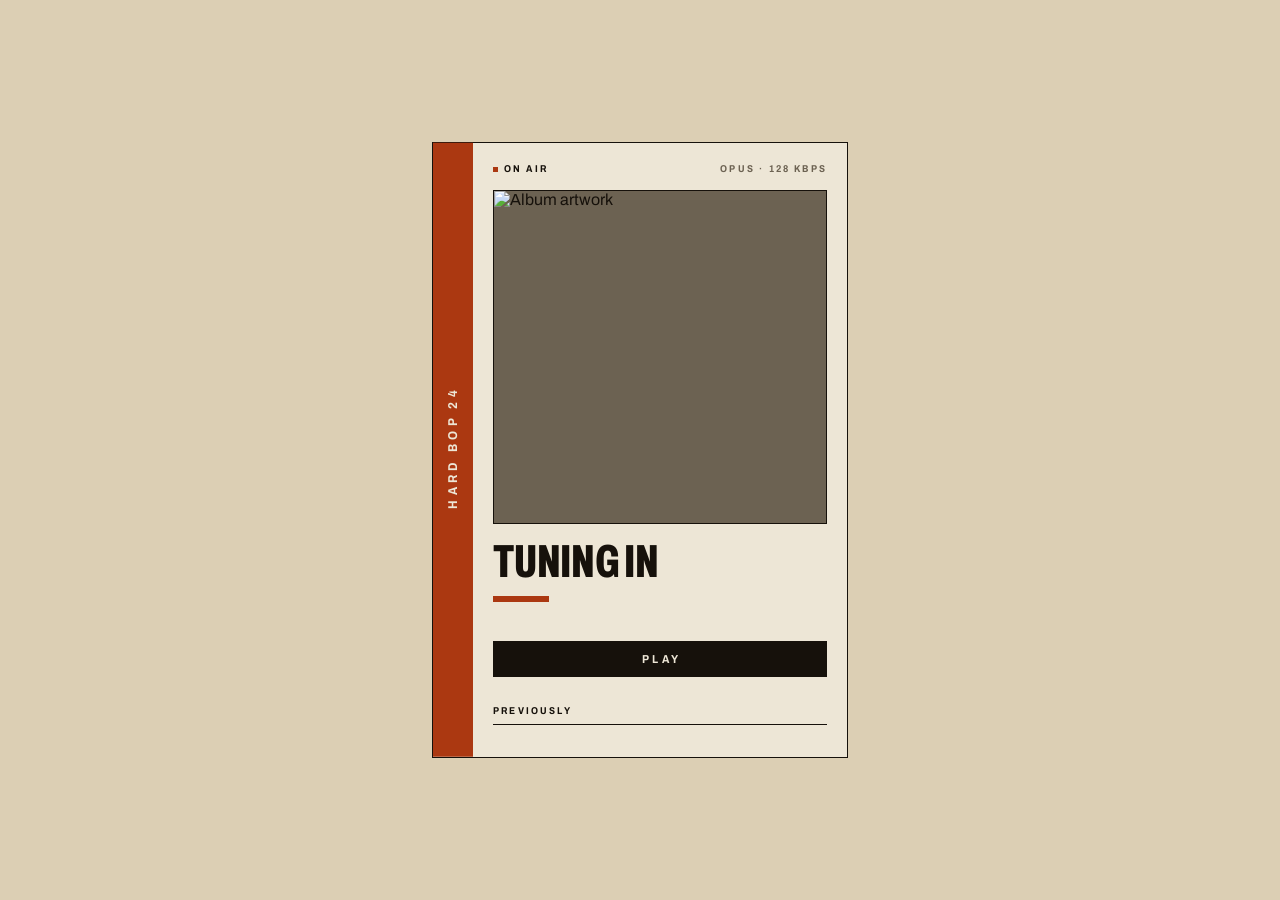
==== src/index.html @ 5c7057da "Add 5 previously played list" ====
<!doctype html>
<html lang="en">
  <head>
    <meta charset="utf-8" />
    <meta name="viewport" content="width=device-width, initial-scale=1" />
    <title>Hard Bop 24</title>
    <link rel="stylesheet" href="player.css" />

    <link rel="icon" href="icons/hardbop24.svg" type="image/svg+xml" />
    <link rel="icon" href="icons/hardbop24.ico" sizes="32x32" />
    <!-- iOS ignores manifest icons for the home screen, so this is not redundant. -->
    <link rel="apple-touch-icon" href="icons/hardbop24-180.png" />
    <link rel="manifest" href="manifest.webmanifest" />

    <meta name="theme-color" content="#ab3811" />
    <meta name="mobile-web-app-capable" content="yes" />
    <meta name="apple-mobile-web-app-capable" content="yes" />
    <meta name="apple-mobile-web-app-title" content="Hard Bop 24" />
    <meta name="apple-mobile-web-app-status-bar-style" content="default" />
  </head>
  <body>
    <main class="player">
      <h1 class="spine">Hard Bop 24</h1>

      <div class="jacket">
        <header class="masthead">
          <p class="badge" id="onair">On air</p>
          <p class="spec" id="spec"></p>
        </header>

        <img id="art" class="art" src="" alt="Album artwork" />

        <div class="meta" id="meta">
          <h2 id="title" class="title">Tuning in</h2>
          <div class="rule"></div>
          <p id="artist" class="artist"></p>
          <p id="album" class="album hidden"></p>
        </div>

        <button id="toggle" class="toggle" type="button">Play</button>
        <p
          id="status"
          class="status hidden"
          role="status"
          aria-live="polite"
        ></p>

        <section class="history" id="history" aria-labelledby="history-heading">
          <h3 id="history-heading" class="history-heading">Previously</h3>
          <ol id="history-list" class="history-list"></ol>
        </section>
      </div>

      <audio id="audio" preload="none"></audio>
    </main>

    <script src="player.js"></script>
  </body>
</html>
---- src/player.css ----
/* Hard Bop 24 — a Reid Miles / Blue Note homage. The page is a printed record jacket:
   flat ink on board stock, hard edges, no radius, no gloss. */

/* Self-hosted so the installed app renders correctly offline, and so the page makes no
   third-party request. Declaring both axis ranges keeps the font-stretch values below
   working as variable settings rather than synthetic widths. */
@font-face {
  font-family: "Archivo";
  src: url("fonts/archivo-latin-var.woff2") format("woff2-variations");
  font-weight: 400 900;
  font-stretch: 62.5% 125%;
  font-display: swap;
}

:root {
  --paper: #ede6d6;
  --board: #dccfb4; /* the surface the jacket sits on, so it reads as an object */
  --ink: #16110b;
  --flame: #ab3811; /* 5.11:1 on paper; matches the icon artwork exactly */
  --smoke: #6c6252; /* 4.82:1 on paper */

  --stock: "Archivo", "Archivo Narrow", "Helvetica Neue",
           "Arial Narrow", Arial, sans-serif;
}

*, *::before, *::after { box-sizing: border-box; }

body {
  margin: 0;
  min-height: 100vh;
  display: grid;
  place-items: center;
  padding: 1.5rem;
  background: var(--board);
  color: var(--ink);
  font-family: var(--stock);
  /* A committed print look: this design is one object under one light, so it does not
     follow the viewer's dark mode. */
  -webkit-font-smoothing: antialiased;
}

.player {
  display: grid;
  grid-template-columns: 2.5rem 1fr;
  width: min(26rem, 100%);
  border: 1px solid var(--ink);
  background: var(--paper);
}

/* The signature: an LP spine, read bottom-to-top. */
.spine {
  margin: 0;
  background: var(--flame);
  color: var(--paper);
  writing-mode: vertical-rl;
  transform: rotate(180deg);
  display: grid;
  place-items: center;
  font-size: 0.8rem;
  font-weight: 700;
  font-stretch: 87.5%;
  text-transform: uppercase;
  letter-spacing: 0.34em;
  text-indent: 0.34em; /* offsets the trailing letter-space so the text sits optically centred */
}

.jacket { padding: 1.25rem; }

.masthead {
  display: flex;
  justify-content: space-between;
  align-items: baseline;
  gap: 1rem;
  margin-bottom: 1rem;
}

.badge,
.spec,
.status {
  margin: 0;
  font-size: 0.62rem;
  font-weight: 700;
  font-stretch: 87.5%;
  text-transform: uppercase;
  letter-spacing: 0.22em;
}

.badge::before {
  content: "";
  display: inline-block;
  width: 0.5em;
  height: 0.5em;
  margin-right: 0.6em;
  background: var(--flame);
  vertical-align: 0.05em;
}

.badge.off { color: var(--smoke); }
.badge.off::before { background: var(--smoke); }

.spec { color: var(--smoke); }

.art {
  display: block;
  width: 100%;
  aspect-ratio: 1;
  object-fit: cover;
  border: 1px solid var(--ink);
  background: var(--smoke);
}

.meta { margin-top: 1.1rem; }

.title {
  margin: 0;
  font-size: clamp(2.1rem, 9vw, 2.9rem);
  font-weight: 800;
  font-stretch: 62.5%;
  line-height: 0.87;
  letter-spacing: -0.005em;
  text-transform: uppercase;
  text-wrap: balance;
}

/* The hard rule under the title — the one Reid Miles gesture the layout leans on. */
.rule {
  width: 3.5rem;
  height: 6px;
  margin: 0.85rem 0 0.7rem;
  background: var(--flame);
}

.artist {
  margin: 0;
  font-size: 0.95rem;
  font-weight: 700;
  font-stretch: 75%;
  text-transform: uppercase;
  letter-spacing: 0.07em;
}

.album {
  margin: 0.3rem 0 0;
  font-size: 0.68rem;
  font-weight: 500;
  font-stretch: 87.5%;
  text-transform: uppercase;
  letter-spacing: 0.2em;
  color: var(--smoke);
}

.toggle {
  margin-top: 1.75rem;
  width: 100%;
  padding: 0.75rem 1rem;
  border: 0;
  background: var(--ink);
  color: var(--paper);
  font: inherit;
  font-size: 0.72rem;
  font-weight: 700;
  font-stretch: 87.5%;
  text-transform: uppercase;
  letter-spacing: 0.3em;
  text-indent: 0.3em;
  cursor: pointer;
}

.toggle:hover { background: var(--flame); }

.toggle:focus-visible {
  outline: 3px solid var(--flame);
  outline-offset: 3px;
}

.status {
  margin-top: 0.8rem;
  color: var(--flame);
}

.hidden { display: none; }

/* Motion: one moment only — a new record dropping. The rule draws in and the type
   settles, on load and whenever the track changes. */
@keyframes draw { from { width: 0; } }
@keyframes settle {
  from { opacity: 0; transform: translateY(0.4rem); }
}

.meta .rule { animation: draw 0.55s cubic-bezier(0.2, 0.85, 0.25, 1) both; }
.meta.enter { animation: settle 0.45s ease-out both; }

@media (prefers-reduced-motion: reduce) {
  .meta .rule,
  .meta.enter { animation: none; }
}

/* Previously played — the back of the sleeve: a typographic track listing, no covers. */
.history {
  margin-top: 1.75rem;
}

.history-heading {
  margin: 0 0 0.75rem;
  padding-bottom: 0.5rem;
  border-bottom: 1px solid var(--ink);
  font-size: 0.62rem;
  font-weight: 700;
  font-stretch: 87.5%;
  text-transform: uppercase;
  letter-spacing: 0.22em;
}

.history-list {
  margin: 0;
  padding: 0;
  list-style: none;
}

.history-row {
  display: grid;
  grid-template-columns: auto 1fr;
  column-gap: 0.75rem;
  padding: 0.4rem 0;
}

.history-row + .history-row {
  border-top: 1px solid rgba(22, 17, 11, 0.12);
}

.history-time {
  grid-row: span 2;
  font-size: 0.68rem;
  font-weight: 500;
  font-stretch: 87.5%;
  font-variant-numeric: tabular-nums;
  letter-spacing: 0.06em;
  color: var(--smoke);
}

.history-artist {
  font-size: 0.68rem;
  font-weight: 700;
  font-stretch: 75%;
  text-transform: uppercase;
  letter-spacing: 0.06em;
}

.history-title {
  font-size: 0.72rem;
  font-stretch: 87.5%;
  color: var(--smoke);
}
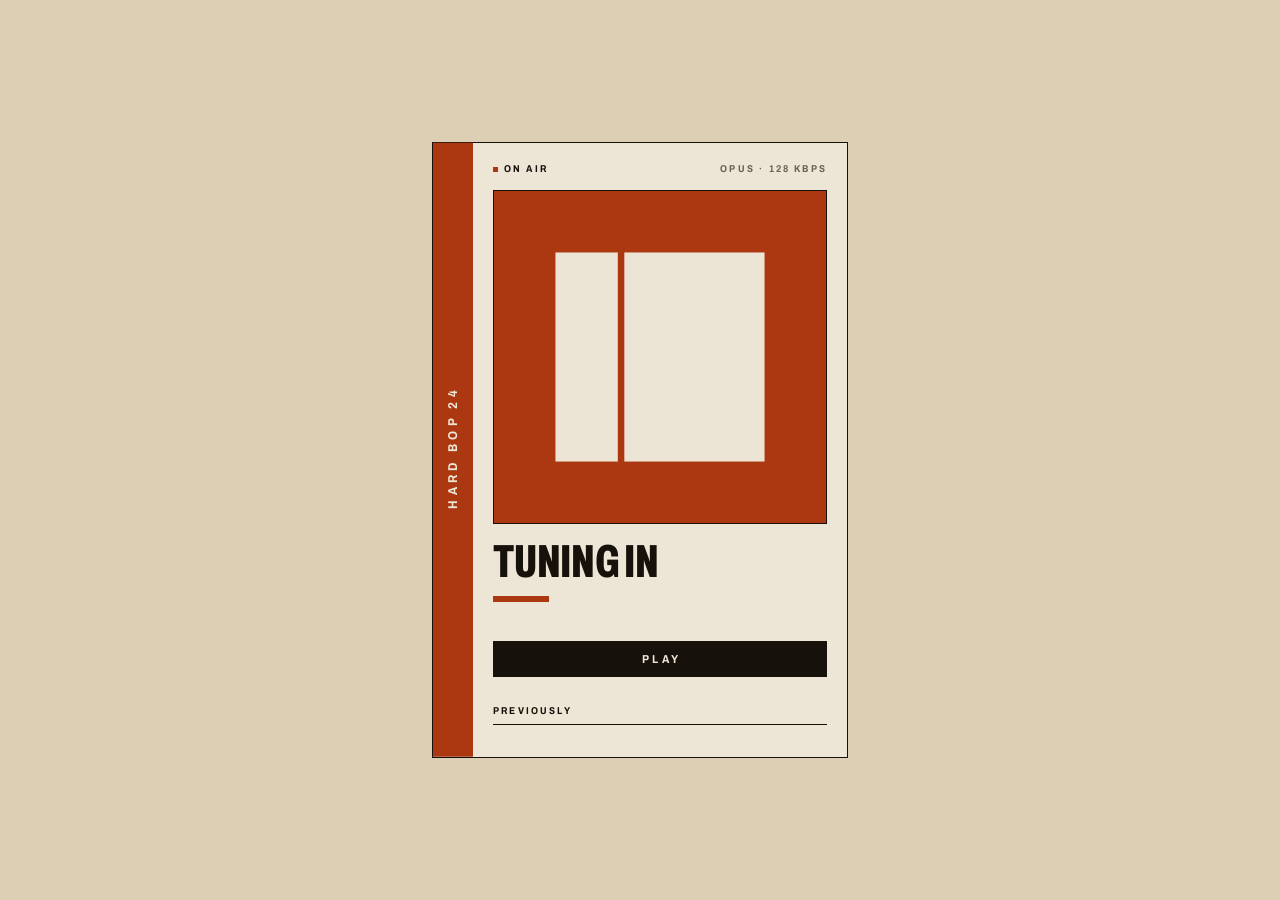
==== commit d9f3c610: "Add image fallback for artwork" ====
--- a/src/index.html
+++ b/src/index.html
@@ -4,6 +4,10 @@
     <meta charset="utf-8" />
     <meta name="viewport" content="width=device-width, initial-scale=1" />
     <title>Hard Bop 24</title>
+    <!-- Warms DNS/TLS to the station while the HTML parses: the metadata poll and
+         the sleeve fetch both go there, and the sleeve URL is not known until the
+         metadata returns. -->
+    <link rel="preconnect" href="https://radio.lysn.bar" crossorigin />
     <link rel="stylesheet" href="player.css" />
 
     <link rel="icon" href="icons/hardbop24.svg" type="image/svg+xml" />
@@ -28,7 +32,12 @@
           <p class="spec" id="spec"></p>
         </header>
 
-        <img id="art" class="art" src="" alt="Album artwork" />
+        <img
+          id="art"
+          class="art"
+          src="[data-uri]"
+          alt=""
+        />
 
         <div class="meta" id="meta">
           <h2 id="title" class="title">Tuning in</h2>
--- a/src/player.css
+++ b/src/player.css
@@ -106,7 +106,15 @@
   aspect-ratio: 1;
   object-fit: cover;
   border: 1px solid var(--ink);
-  background: var(--smoke);
+  /* House sleeve: shows before the real cover arrives, and stays for tracks with no
+     embedded art (setArt falls back to a transparent GIF, which this shows through).
+     A loaded cover is opaque and object-fit: cover, so it paints over this entirely.
+     Living in CSS means it is painted at first style pass, before player.js runs.
+     Geometry matches assets/appicon/hardbop24.svg. */
+  background:
+    var(--flame)
+    url('data:image/svg+xml,<svg xmlns="http://www.w3.org/2000/svg" viewBox="0 0 1200 1200"><rect width="1200" height="1200" fill="%23ab3811"/><rect x="222.14" y="222.14" width="225.33" height="755.71" fill="%23ece5d6"/><rect x="471.09" y="222.14" width="506.77" height="755.71" fill="%23ece5d6"/></svg>')
+      center / cover no-repeat;
 }
 
 .meta { margin-top: 1.1rem; }
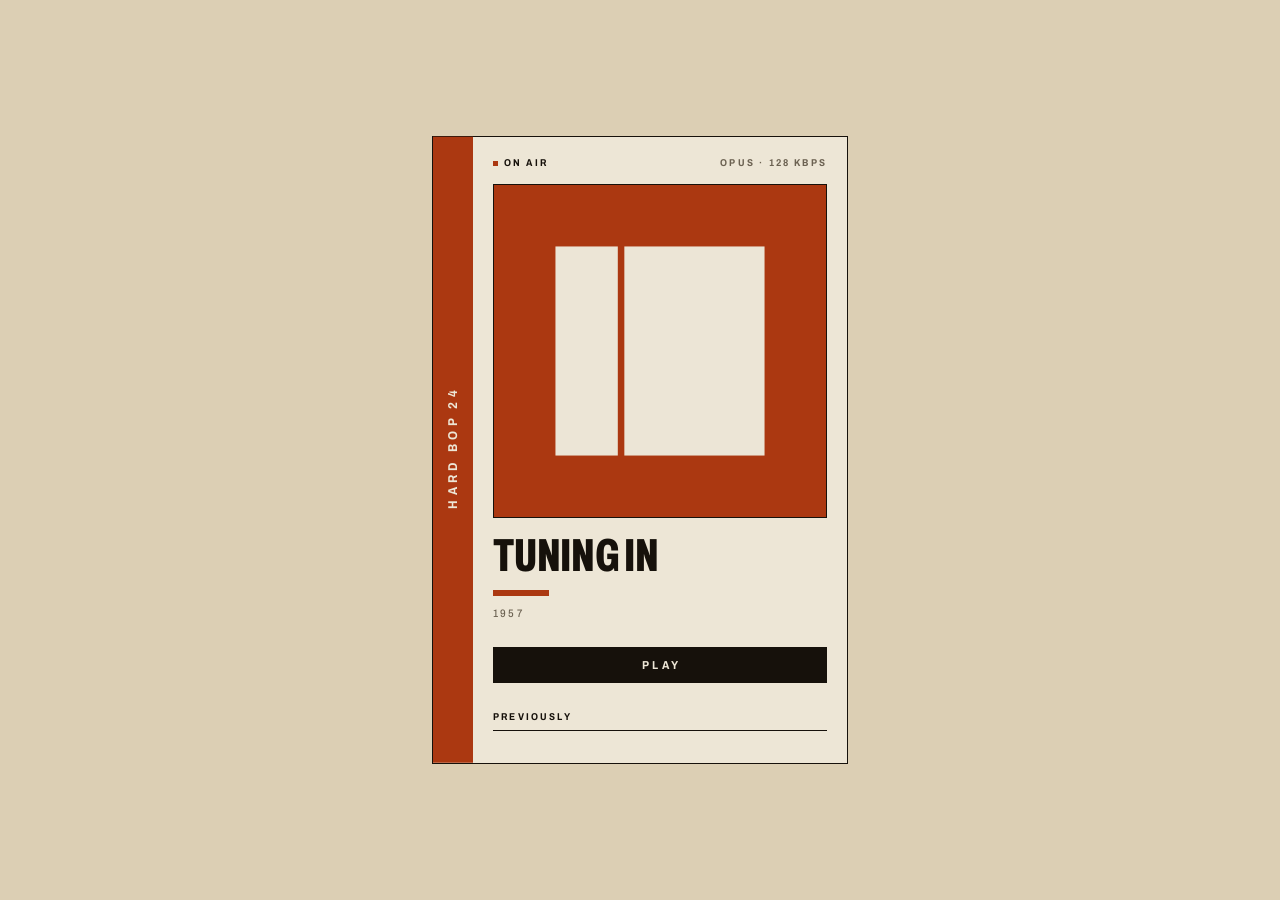
==== commit d9b3e719: "Rework history rows: art, album, relative time Title now leads each row over the artist, with the al" ====
--- a/src/index.html
+++ b/src/index.html
@@ -44,6 +44,7 @@
           <div class="rule"></div>
           <p id="artist" class="artist"></p>
           <p id="album" class="album hidden"></p>
+          <p id="year" class="year">1957</p>
         </div>
 
         <button id="toggle" class="toggle" type="button">Play</button>
--- a/src/player.css
+++ b/src/player.css
@@ -19,11 +19,21 @@
   --flame: #ab3811; /* 5.11:1 on paper; matches the icon artwork exactly */
   --smoke: #6c6252; /* 4.82:1 on paper */
 
-  --stock: "Archivo", "Archivo Narrow", "Helvetica Neue",
-           "Arial Narrow", Arial, sans-serif;
-}
-
-*, *::before, *::after { box-sizing: border-box; }
+  /* House sleeve, shared by the main cover and the history thumbnails. Shows before
+     real art arrives and stays for tracks with no embedded cover. Geometry matches
+     assets/appicon/hardbop24.svg. */
+  --house-sleeve: url('data:image/svg+xml,<svg xmlns="http://www.w3.org/2000/svg" viewBox="0 0 1200 1200"><rect width="1200" height="1200" fill="%23ab3811"/><rect x="222.14" y="222.14" width="225.33" height="755.71" fill="%23ece5d6"/><rect x="471.09" y="222.14" width="506.77" height="755.71" fill="%23ece5d6"/></svg>');
+
+  --stock:
+    "Archivo", "Archivo Narrow", "Helvetica Neue", "Arial Narrow", Arial,
+    sans-serif;
+}
+
+*,
+*::before,
+*::after {
+  box-sizing: border-box;
+}
 
 body {
   margin: 0;
@@ -64,7 +74,9 @@
   text-indent: 0.34em; /* offsets the trailing letter-space so the text sits optically centred */
 }
 
-.jacket { padding: 1.25rem; }
+.jacket {
+  padding: 1.25rem;
+}
 
 .masthead {
   display: flex;
@@ -95,10 +107,16 @@
   vertical-align: 0.05em;
 }
 
-.badge.off { color: var(--smoke); }
-.badge.off::before { background: var(--smoke); }
-
-.spec { color: var(--smoke); }
+.badge.off {
+  color: var(--smoke);
+}
+.badge.off::before {
+  background: var(--smoke);
+}
+
+.spec {
+  color: var(--smoke);
+}
 
 .art {
   display: block;
@@ -106,18 +124,15 @@
   aspect-ratio: 1;
   object-fit: cover;
   border: 1px solid var(--ink);
-  /* House sleeve: shows before the real cover arrives, and stays for tracks with no
-     embedded art (setArt falls back to a transparent GIF, which this shows through).
-     A loaded cover is opaque and object-fit: cover, so it paints over this entirely.
-     Living in CSS means it is painted at first style pass, before player.js runs.
-     Geometry matches assets/appicon/hardbop24.svg. */
-  background:
-    var(--flame)
-    url('data:image/svg+xml,<svg xmlns="http://www.w3.org/2000/svg" viewBox="0 0 1200 1200"><rect width="1200" height="1200" fill="%23ab3811"/><rect x="222.14" y="222.14" width="225.33" height="755.71" fill="%23ece5d6"/><rect x="471.09" y="222.14" width="506.77" height="755.71" fill="%23ece5d6"/></svg>')
-      center / cover no-repeat;
-}
-
-.meta { margin-top: 1.1rem; }
+  /* A loaded cover is opaque and object-fit: cover, so it paints over the sleeve
+     entirely. Living in CSS means it is painted at first style pass, before
+     player.js runs. */
+  background: var(--flame) var(--house-sleeve) center / cover no-repeat;
+}
+
+.meta {
+  margin-top: 1.1rem;
+}
 
 .title {
   margin: 0;
@@ -147,6 +162,7 @@
   letter-spacing: 0.07em;
 }
 
+.year,
 .album {
   margin: 0.3rem 0 0;
   font-size: 0.68rem;
@@ -174,7 +190,9 @@
   cursor: pointer;
 }
 
-.toggle:hover { background: var(--flame); }
+.toggle:hover {
+  background: var(--flame);
+}
 
 .toggle:focus-visible {
   outline: 3px solid var(--flame);
@@ -186,21 +204,36 @@
   color: var(--flame);
 }
 
-.hidden { display: none; }
+.hidden {
+  display: none;
+}
 
 /* Motion: one moment only — a new record dropping. The rule draws in and the type
    settles, on load and whenever the track changes. */
-@keyframes draw { from { width: 0; } }
+@keyframes draw {
+  from {
+    width: 0;
+  }
+}
 @keyframes settle {
-  from { opacity: 0; transform: translateY(0.4rem); }
-}
-
-.meta .rule { animation: draw 0.55s cubic-bezier(0.2, 0.85, 0.25, 1) both; }
-.meta.enter { animation: settle 0.45s ease-out both; }
+  from {
+    opacity: 0;
+    transform: translateY(0.4rem);
+  }
+}
+
+.meta .rule {
+  animation: draw 0.55s cubic-bezier(0.2, 0.85, 0.25, 1) both;
+}
+.meta.enter {
+  animation: settle 0.45s ease-out both;
+}
 
 @media (prefers-reduced-motion: reduce) {
   .meta .rule,
-  .meta.enter { animation: none; }
+  .meta.enter {
+    animation: none;
+  }
 }
 
 /* Previously played — the back of the sleeve: a typographic track listing, no covers. */
@@ -227,9 +260,20 @@
 
 .history-row {
   display: grid;
-  grid-template-columns: auto 1fr;
-  column-gap: 0.75rem;
+  grid-template-columns: 3.5rem 1fr;
+  column-gap: 0.65rem;
+  align-items: center;
   padding: 0.4rem 0;
+}
+
+.history-art {
+  grid-row: span 4;
+  width: 3.5rem;
+  height: 3.5rem;
+  aspect-ratio: 1;
+  object-fit: cover;
+  border: 1px solid var(--ink);
+  background: var(--flame) var(--house-sleeve) center / cover no-repeat;
 }
 
 .history-row + .history-row {
@@ -237,7 +281,7 @@
 }
 
 .history-time {
-  grid-row: span 2;
+  margin-top: 0.3rem;
   font-size: 0.68rem;
   font-weight: 500;
   font-stretch: 87.5%;
@@ -246,16 +290,23 @@
   color: var(--smoke);
 }
 
+.history-title {
+  font-size: 0.68rem;
+  font-weight: 700;
+  font-stretch: 75%;
+  text-transform: uppercase;
+  letter-spacing: 0.06em;
+}
+
 .history-artist {
-  font-size: 0.68rem;
-  font-weight: 700;
-  font-stretch: 75%;
-  text-transform: uppercase;
-  letter-spacing: 0.06em;
-}
-
-.history-title {
   font-size: 0.72rem;
   font-stretch: 87.5%;
   color: var(--smoke);
 }
+
+.history-album {
+  font-size: 0.72rem;
+  font-stretch: 87.5%;
+  font-style: italic;
+  color: var(--smoke);
+}
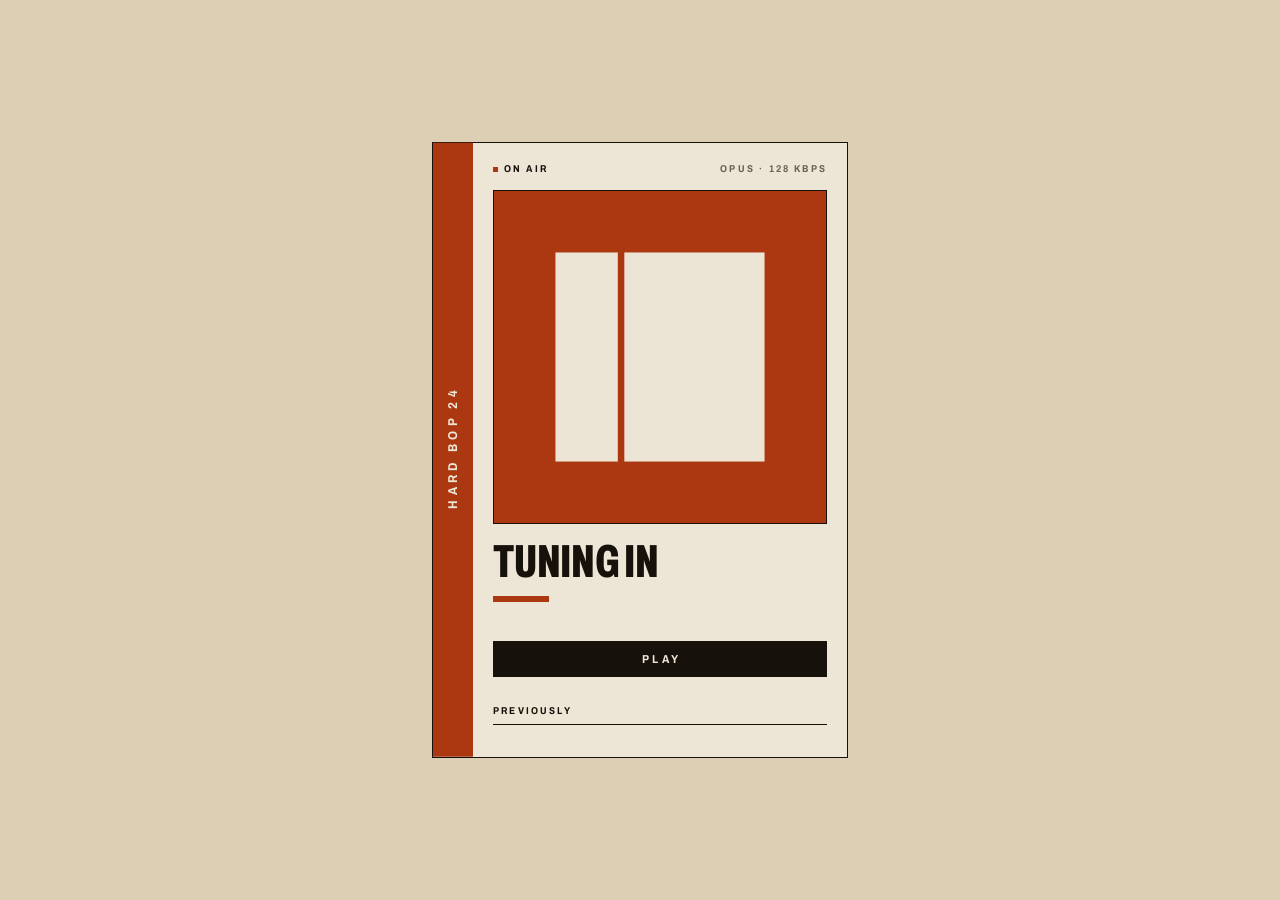
==== commit a3f38312: "Show the record's original release year AzuraCast now auto-assigns an original_year custom field fro" ====
--- a/src/index.html
+++ b/src/index.html
@@ -44,7 +44,7 @@
           <div class="rule"></div>
           <p id="artist" class="artist"></p>
           <p id="album" class="album hidden"></p>
-          <p id="year" class="year">1957</p>
+          <p id="year" class="year hidden"></p>
         </div>
 
         <button id="toggle" class="toggle" type="button">Play</button>
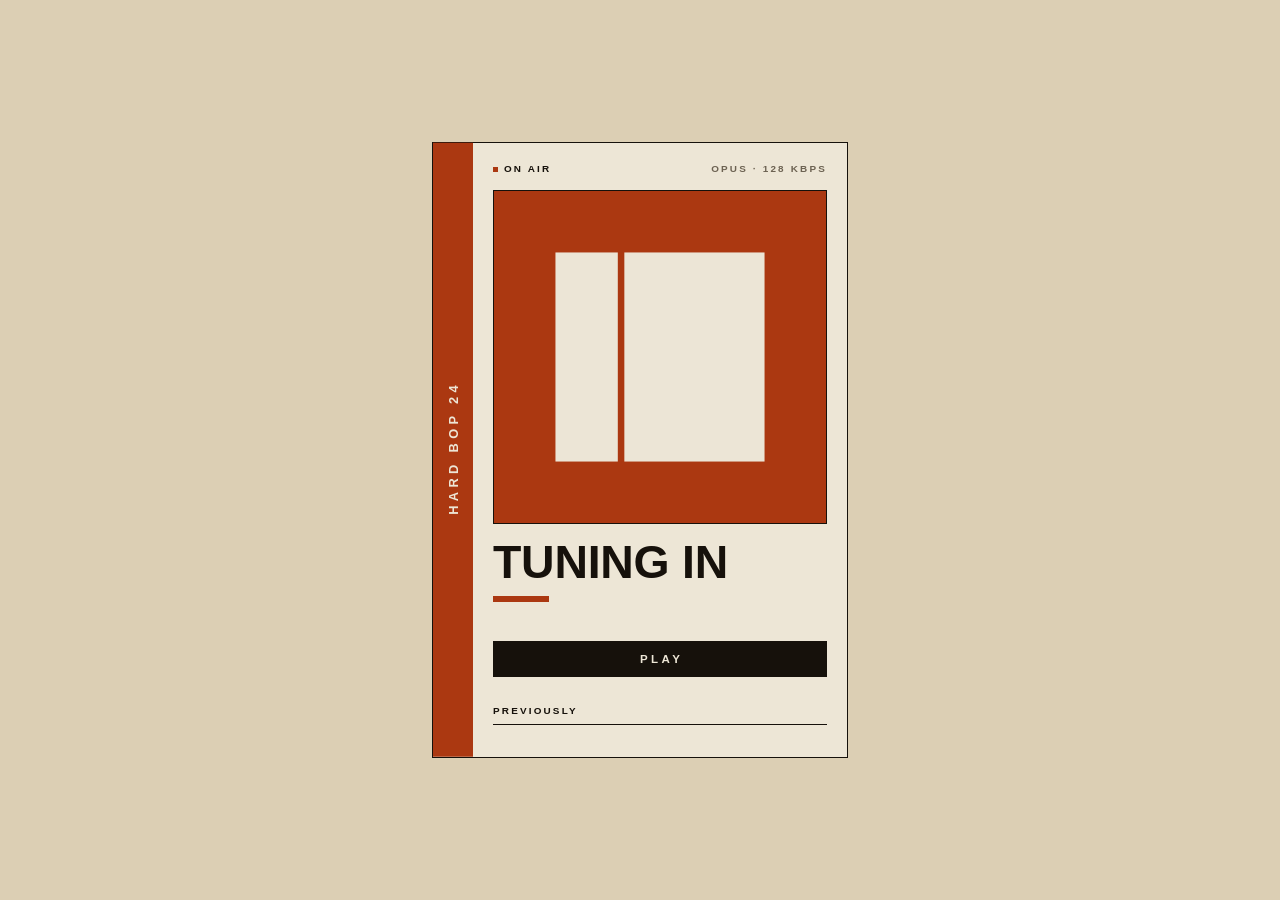
==== commit 792e47fb: "Use font-display: optional instead of preload The preload competed with the LCP resource for bandwid" ====
--- a/src/player.css
+++ b/src/player.css
@@ -9,7 +9,9 @@
   src: url("fonts/archivo-latin-var.woff2") format("woff2-variations");
   font-weight: 400 900;
   font-stretch: 62.5% 125%;
-  font-display: swap;
+  /* optional (not swap): if the font isn't ready by first paint, skip the swap rather than
+     reflow into it later — a font-metric mismatch on the masthead was CLS's biggest culprit. */
+  font-display: optional;
 }
 
 :root {
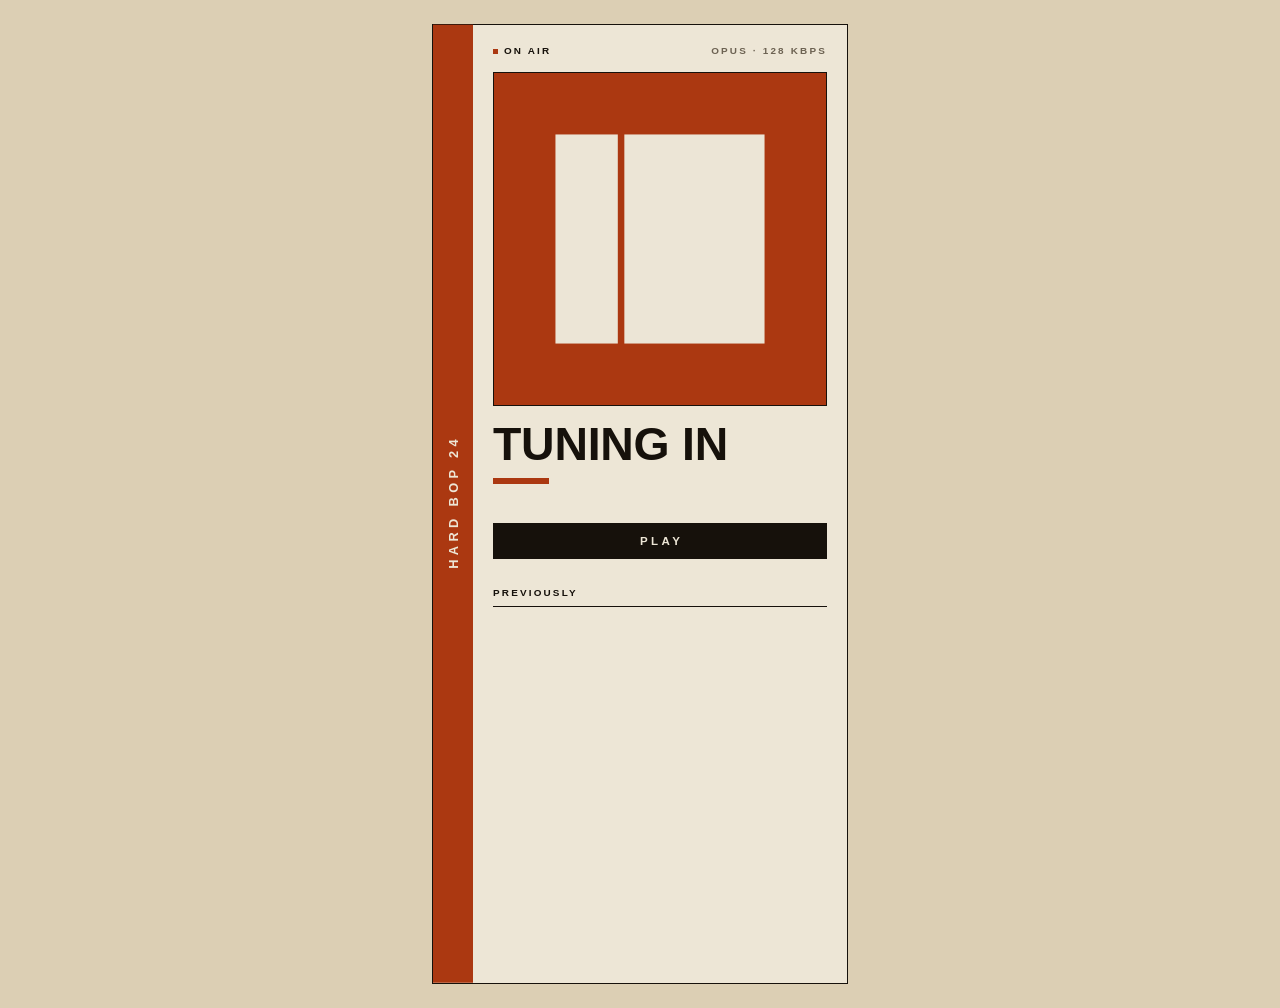
==== commit 4f8fa46a: "Add meta description Fixes a missing-meta-description SEO audit finding." ====
--- a/src/index.html
+++ b/src/index.html
@@ -3,6 +3,10 @@
   <head>
     <meta charset="utf-8" />
     <meta name="viewport" content="width=device-width, initial-scale=1" />
+    <meta
+      name="description"
+      content="Hard Bop 24 — a 24/7 internet radio station streaming hard bop and post-bop jazz."
+    />
     <title>Hard Bop 24</title>
     <!-- Warms DNS/TLS to the station while the HTML parses: the metadata poll and
          the sleeve fetch both go there, and the sleeve URL is not known until the
--- a/src/player.css
+++ b/src/player.css
@@ -258,6 +258,10 @@
   margin: 0;
   padding: 0;
   list-style: none;
+  /* The metadata poll populates this after first paint (the API always returns 5
+     entries), so reserve its settled height up front rather than letting the section
+     grow into it and shift everything below. */
+  min-height: calc(5 * (3.5rem + 0.8rem));
 }
 
 .history-row {
